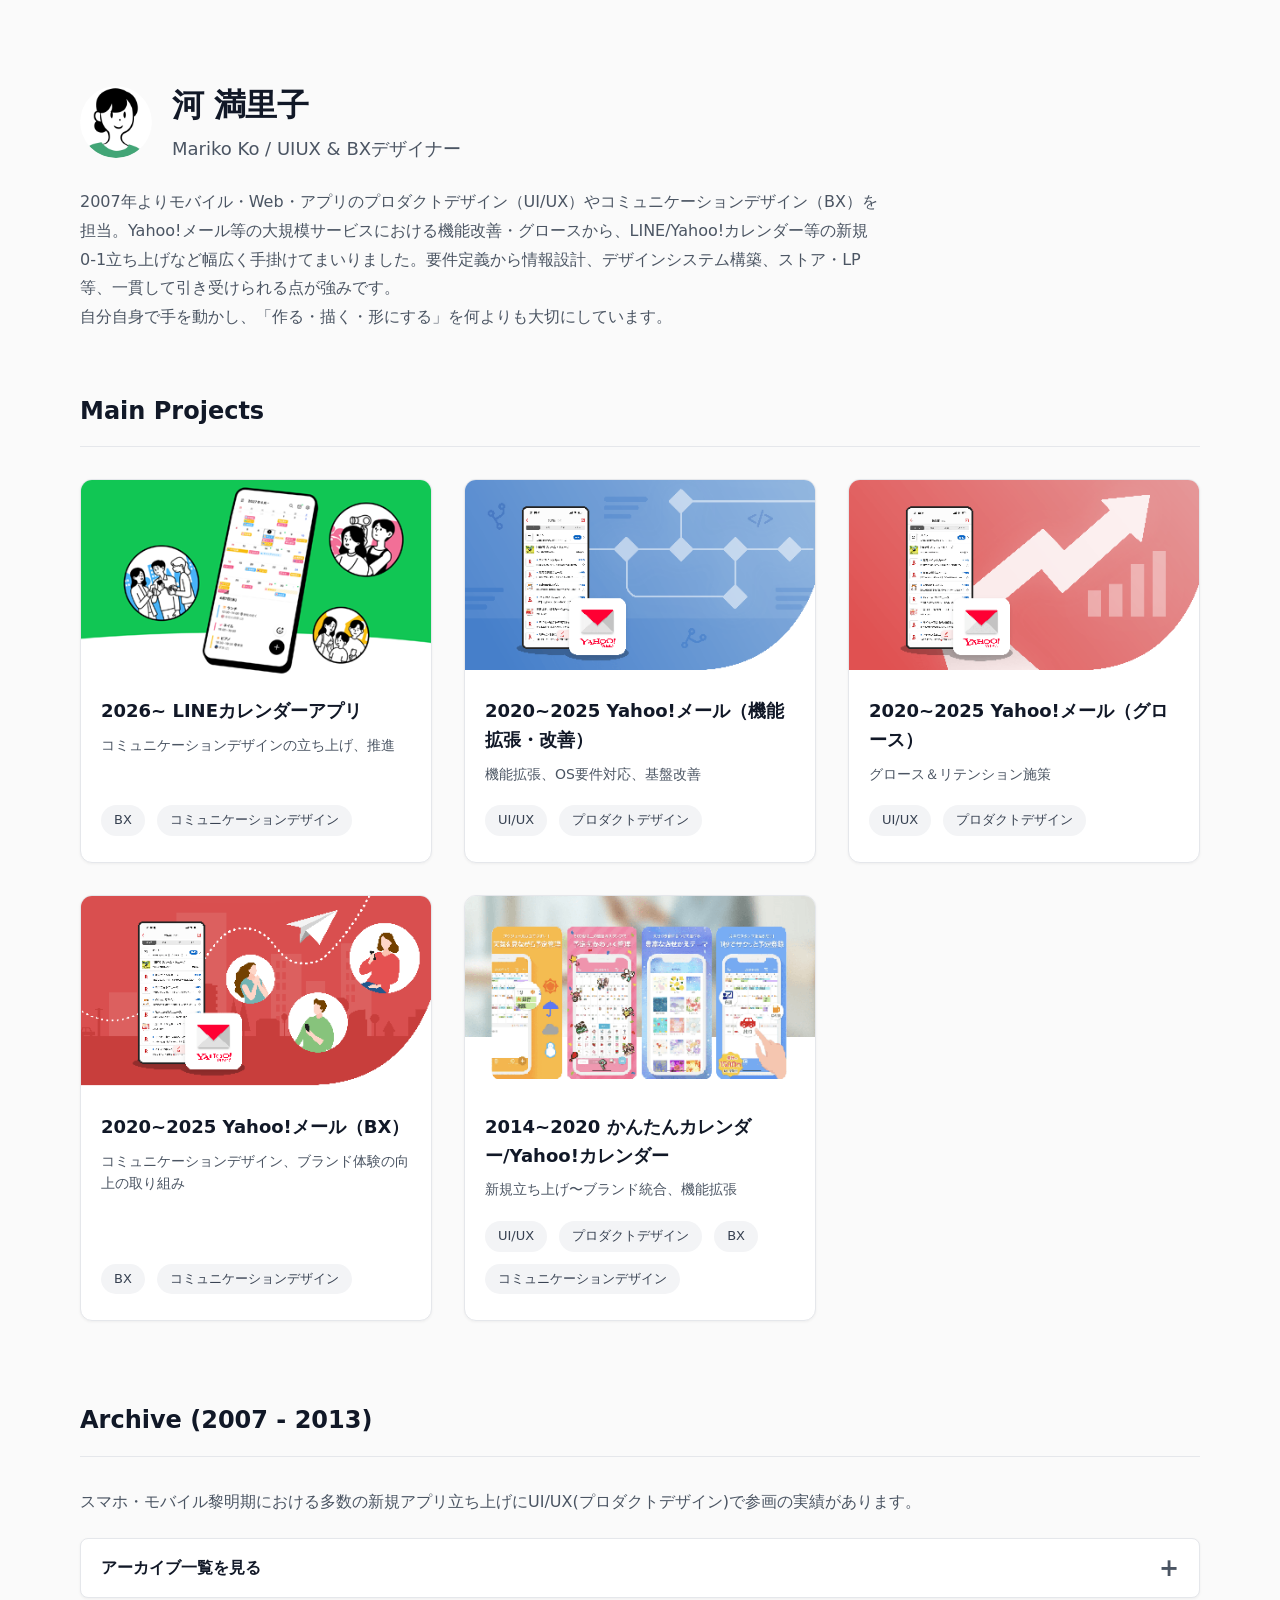
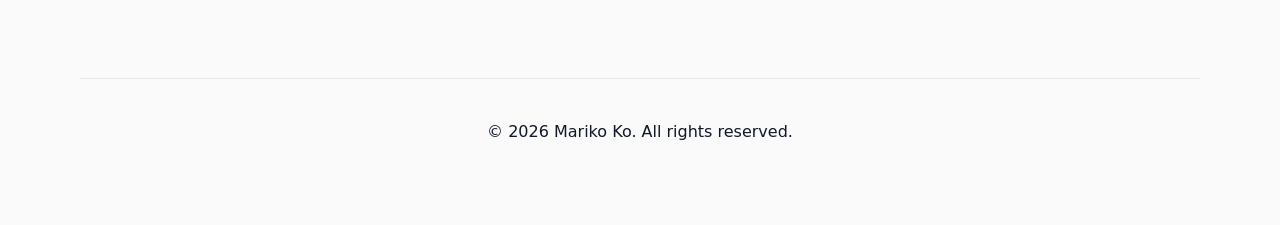
==== index.html @ 6d1407ed "Initial commit" ====
<!DOCTYPE html>
<html lang="ja">
<head>
  <meta charset="UTF-8">
  <meta name="viewport" content="width=device-width, initial-scale=1.0">
  <title>Portfolio - Mariko Kawa</title>
  <link rel="stylesheet" href="./css/style.css">
  <link rel="icon" href="./images/favicon.png" type="image/png">
</head>
<body>

  <div class="container">
    
    <!-- Header & About Me -->
    <header class="header">
      <div class="profile-intro">
        <img src="./images/favicon.png" alt="河 満里子" class="profile-icon">
        <div class="profile-intro-text">
          <h1 class="header-title">河 満里子</h1>
          <div class="header-subtitle">Mariko Ko / UIUX &amp; BXデザイナー</div>
        </div>
      </div>
      
      <p class="profile-text">
        2007年よりモバイル・Web・アプリのプロダクトデザイン（UI/UX）やコミュニケーションデザイン（BX）を担当。Yahoo!メール等の大規模サービスにおける機能改善・グロースから、LINE/Yahoo!カレンダー等の新規0-1立ち上げなど幅広く手掛けてまいりました。要件定義から情報設計、デザインシステム構築、ストア・LP等、一貫して引き受けられる点が強みです。<br>自分自身で手を動かし、「作る・描く・形にする」を何よりも大切にしています。
      </p>
    </header>

    <!-- Main Projects -->
    <main>
      <section>
        <h2 class="section-title">Main Projects</h2>
        <div class="projects-grid">
          
          <!-- Card 1 -->
          <article class="project-card">
            <a href="./projects/linecalapp-bx.html" class="project-card-link">
              <img src="./images/linecalapp-bx.png" alt="LINEカレンダーアプリ" class="project-image" onerror="this.src='data:image/svg+xml;utf8,<svg xmlns=\'http://www.w3.org/2000/svg\' width=\'100%\' height=\'100%\' style=\'background:%23E5E7EB\'></svg>'">
              <div class="project-content">
                <h3 class="project-title">2026~ LINEカレンダーアプリ</h3>
                <p class="project-subtitle">コミュニケーションデザインの立ち上げ、推進</p>
              </div>
            </a>
            <div class="project-tags">
              <a href="./skills.html?tag=BX" class="tag tag-link">BX</a>
              <a href="./skills.html?tag=%E3%82%B3%E3%83%9F%E3%83%A5%E3%83%8B%E3%82%B1%E3%83%BC%E3%82%B7%E3%83%A7%E3%83%B3%E3%83%87%E3%82%B6%E3%82%A4%E3%83%B3" class="tag tag-link">コミュニケーションデザイン</a>
            </div>
          </article>

          <!-- Card 2 -->
          <article class="project-card">
            <a href="./projects/ymail-uiux.html" class="project-card-link">
              <img src="./images/ymail-uiux.png" alt="Yahoo!メール（機能拡張・改善）" class="project-image" onerror="this.src='data:image/svg+xml;utf8,<svg xmlns=\'http://www.w3.org/2000/svg\' width=\'100%\' height=\'100%\' style=\'background:%23E5E7EB\'></svg>'">
              <div class="project-content">
                <h3 class="project-title">2020~2025 Yahoo!メール（機能拡張・改善）</h3>
                <p class="project-subtitle">機能拡張、OS要件対応、基盤改善</p>
              </div>
            </a>
            <div class="project-tags">
              <a href="./skills.html?tag=UI%2FUX" class="tag tag-link">UI/UX</a>
              <a href="./skills.html?tag=%E3%83%97%E3%83%AD%E3%83%80%E3%82%AF%E3%83%88%E3%83%87%E3%82%B6%E3%82%A4%E3%83%B3" class="tag tag-link">プロダクトデザイン</a>
            </div>
          </article>

          <!-- Card 3 -->
          <article class="project-card">
            <a href="./projects/ymail-growth.html" class="project-card-link">
              <img src="./images/ymail-growth.png" alt="Yahoo!メール（グロース）" class="project-image" onerror="this.src='data:image/svg+xml;utf8,<svg xmlns=\'http://www.w3.org/2000/svg\' width=\'100%\' height=\'100%\' style=\'background:%23E5E7EB\'></svg>'">
              <div class="project-content">
                <h3 class="project-title">2020~2025 Yahoo!メール（グロース）</h3>
                <p class="project-subtitle">グロース＆リテンション施策</p>
              </div>
            </a>
            <div class="project-tags">
              <a href="./skills.html?tag=UI%2FUX" class="tag tag-link">UI/UX</a>
              <a href="./skills.html?tag=%E3%83%97%E3%83%AD%E3%83%80%E3%82%AF%E3%83%88%E3%83%87%E3%82%B6%E3%82%A4%E3%83%B3" class="tag tag-link">プロダクトデザイン</a>
            </div>
          </article>

          <!-- Card 4 -->
          <article class="project-card">
            <a href="./projects/ymail-bx.html" class="project-card-link">
              <img src="./images/ymail-bx.png" alt="Yahoo!メール（BX）" class="project-image" onerror="this.src='data:image/svg+xml;utf8,<svg xmlns=\'http://www.w3.org/2000/svg\' width=\'100%\' height=\'100%\' style=\'background:%23E5E7EB\'></svg>'">
              <div class="project-content">
                <h3 class="project-title">2020~2025 Yahoo!メール（BX）</h3>
                <p class="project-subtitle">コミュニケーションデザイン、ブランド体験の向上の取り組み</p>
              </div>
            </a>
            <div class="project-tags">
              <a href="./skills.html?tag=BX" class="tag tag-link">BX</a>
              <a href="./skills.html?tag=%E3%82%B3%E3%83%9F%E3%83%A5%E3%83%8B%E3%82%B1%E3%83%BC%E3%82%B7%E3%83%A7%E3%83%B3%E3%83%87%E3%82%B6%E3%82%A4%E3%83%B3" class="tag tag-link">コミュニケーションデザイン</a>
            </div>
          </article>

          <!-- Card 5 -->
          <article class="project-card">
            <a href="./projects/ycalendar.html" class="project-card-link">
              <img src="./images/ycalendar.png" alt="かんたんカレンダー/Yahoo!カレンダー" class="project-image" onerror="this.src='data:image/svg+xml;utf8,<svg xmlns=\'http://www.w3.org/2000/svg\' width=\'100%\' height=\'100%\' style=\'background:%23E5E7EB\'></svg>'">
              <div class="project-content">
                <h3 class="project-title">2014~2020 かんたんカレンダー/Yahoo!カレンダー</h3>
                <p class="project-subtitle">新規立ち上げ〜ブランド統合、機能拡張</p>
              </div>
            </a>
            <div class="project-tags">
              <a href="./skills.html?tag=UI%2FUX" class="tag tag-link">UI/UX</a>
              <a href="./skills.html?tag=%E3%83%97%E3%83%AD%E3%83%80%E3%82%AF%E3%83%88%E3%83%87%E3%82%B6%E3%82%A4%E3%83%B3" class="tag tag-link">プロダクトデザイン</a>
              <a href="./skills.html?tag=BX" class="tag tag-link">BX</a>
              <a href="./skills.html?tag=%E3%82%B3%E3%83%9F%E3%83%A5%E3%83%8B%E3%82%B1%E3%83%BC%E3%82%B7%E3%83%A7%E3%83%B3%E3%83%87%E3%82%B6%E3%82%A4%E3%83%B3" class="tag tag-link">コミュニケーションデザイン</a>
            </div>
          </article>


        </div>
      </section>

      <!-- Archive -->
      <section class="archive-section">
        <h2 class="section-title">Archive (2007 - 2013)</h2>
        <p class="archive-description">スマホ・モバイル黎明期における多数の新規アプリ立ち上げにUI/UX(プロダクトデザイン)で参画の実績があります。
        </p>
        
        <details>
          <summary>アーカイブ一覧を見る</summary>
          <div class="archive-content">
            <div class="archive-category">モバイル・アプリ領域の0-1立ち上げ &amp; UI/UX設計</div>
            <ul class="archive-list">
              <li>Yahoo!ファイルマネージャー (2013): 新規立ち上げ　UI/UX(プロダクトデザイン)</li>
              <li>Yahoo!ブラウザー (2011): 新規立ち上げ　UI/UX(プロダクトデザイン)</li>
              <li>Yahoo!JAPANアプリ (2008~2010): 新規立ち上げ　UI/UX(プロダクトデザイン)</li>
              <li>Yahoo!デコレーション (2007): 新規立ち上げ　UI/UX(プロダクトデザイン)</li>
              <li>Yahoo!あんしんねっと (2011): リニューアル　UI/UX(プロダクトデザイン)</li>
              <li>Yahoo!マチモバ (2008): リニューアル　UI/UX(プロダクトデザイン)</li>
              <li>Yahoo!JAPANモバイル (2008): 機能拡張　UI/UX(プロダクトデザイン)</li>
            </ul>

            <div class="archive-category">ブランドグラフィック &amp; イラストディレクション (BX)</div>
            <ul class="archive-list">
              <li>Yahoo!ボックス (2011~2012): 新規立ち上げ　BX(コミュニケーションデザイン)・UIアイコンディレクション</li>
              <li>Yahoo!JAPANトップページ (2009): 機能拡張　BX(コミュニケーションデザイン)・マストヘッド装飾イラスト制作</li>
            </ul>
          </div>
        </details>
      </section>

      <!-- Contact -->
      <!-- <section class="contact-section">
        <h2 class="section-title">Contact</h2>
        <a href="mailto:marikoko518-recruit@yahoo.co.jp" class="contact-btn">
          marikoko518-recruit@yahoo.co.jp
        </a>
      </section> -->
    </main>

    <footer class="footer">
      <p>&copy; 2026 Mariko Ko. All rights reserved.</p>
    </footer>

  </div>
</body>
</html>
---- css/style.css ----
/* Reset & Base Styles */
:root {
  --bg-color: #FAFAFA;
  --primary-text: #111827;
  --secondary-text: #4B5563;
  --card-bg: #FFFFFF;
  --card-border: #E5E7EB;
  --tag-bg: #F3F4F6;
  --tag-text: #374151;
  --btn-bg: #111827;
  --btn-text: #FFFFFF;
}

* {
  box-sizing: border-box;
  margin: 0;
  padding: 0;
}

body {
  font-family: system-ui, -apple-system, "Helvetica Neue", "Hiragino Sans", "Yu Gothic UI", sans-serif;
  background-color: var(--bg-color);
  color: var(--primary-text);
  line-height: 1.6;
  -webkit-font-smoothing: antialiased;
}

a {
  text-decoration: none;
  color: inherit;
}

/* Layout container */
.container {
  max-width: 1200px;
  margin: 0 auto;
  padding: 40px 24px;
}

@media (min-width: 768px) {
  .container {
    padding: 80px 40px;
  }
}

/* Shared Utilities */
.tag, .badge {
  display: inline-block;
  background-color: var(--tag-bg);
  color: var(--tag-text);
  font-size: 0.8125rem;
  font-weight: 500;
  padding: 4px 12px;
  border-radius: 9999px;
  margin-right: 6px;
  margin-bottom: 6px;
  transition: all 0.15s ease;
}
.badge, .skill-tags .tag {
  font-size: 0.875rem;
  font-weight: 600;
}
.skill-tags .tag {
  margin-right: 0;
  margin-bottom: 0;
  font-weight: 500;
}

/* Interactive Tags (Links / Buttons) */
a.tag, button.tag, .tag-link {
  cursor: pointer;
  text-decoration: none;
  border: 1px solid transparent;
  background-color: var(--tag-bg);
  color: var(--tag-text);
  font-family: inherit;
}
a.tag:hover, button.tag:hover, .tag-link:hover {
  background-color: #E5E7EB;
  color: var(--primary-text);
  transform: translateY(-1px);
}
.tag.is-active {
  background-color: var(--primary-text) !important;
  color: #FFFFFF !important;
  font-weight: 600;
  box-shadow: 0 2px 6px rgba(0, 0, 0, 0.15);
}


.btn-primary, .contact-btn {
  display: inline-block;
  background-color: var(--btn-bg);
  color: var(--btn-text);
  padding: 12px 32px;
  border-radius: 8px;
  font-weight: 500;
  transition: background-color 0.2s ease;
}
.btn-primary:hover, .contact-btn:hover {
  background-color: #1F2937;
}

/* ---------------- Index Specific ---------------- */
.header { margin-bottom: 60px; }
.header-title { font-size: 2rem; font-weight: 700; letter-spacing: -0.02em; margin-bottom: 4px; }
.header-subtitle { font-size: 1.125rem; color: var(--secondary-text); margin-bottom: 0; }
.skill-tags { display: flex; flex-wrap: wrap; gap: 8px; margin-bottom: 24px; }
.profile-text { font-size: 1rem; color: var(--secondary-text); max-width: 800px; line-height: 1.8; }
.section-title { font-size: 1.5rem; font-weight: 600; margin-bottom: 32px; border-bottom: 1px solid var(--card-border); padding-bottom: 16px; }

/* Profile intro (icon + name) */
.profile-intro {
  display: flex;
  align-items: center;
  gap: 20px;
  margin-bottom: 24px;
}
.profile-icon {
  width: 72px;
  height: 72px;
  border-radius: 50%;
  object-fit: cover;
  flex-shrink: 0;
}
.profile-intro-text { display: flex; flex-direction: column; }

.projects-grid { display: grid; grid-template-columns: 1fr; gap: 32px; margin-bottom: 80px; }
@media (min-width: 768px) { .projects-grid { grid-template-columns: repeat(2, 1fr); } }
@media (min-width: 1024px) { .projects-grid { grid-template-columns: repeat(3, 1fr); } }

.project-card { background-color: var(--card-bg); border: 1px solid var(--card-border); border-radius: 12px; overflow: hidden; box-shadow: 0 1px 3px rgba(0,0,0,0.05); transition: transform 0.2s ease, box-shadow 0.2s ease; display: flex; flex-direction: column; height: 100%; position: relative; }
.project-card:hover { transform: translateY(-4px); box-shadow: 0 10px 15px -3px rgba(0,0,0,0.1), 0 4px 6px -2px rgba(0,0,0,0.05); }
.project-card-link { display: flex; flex-direction: column; flex-grow: 1; color: inherit; text-decoration: none; }
.project-image { width: 100%; aspect-ratio: 16 / 9; object-fit: cover; background-color: #E5E7EB; }
.project-content { padding: 20px 20px 12px; display: flex; flex-direction: column; flex-grow: 1; }
.project-title { font-size: 1.125rem; font-weight: 600; margin-bottom: 8px; }
.project-subtitle { font-size: 0.875rem; color: var(--secondary-text); margin-bottom: 8px; flex-grow: 1; }
.project-tags { display: flex; flex-wrap: wrap; gap: 6px; padding: 0 20px 20px; }


.archive-section { margin-bottom: 80px; }
.archive-description { font-size: 1rem; color: var(--secondary-text); margin-bottom: 24px; }
details { background-color: var(--card-bg); border: 1px solid var(--card-border); border-radius: 8px; padding: 16px 20px; box-shadow: 0 1px 3px rgba(0,0,0,0.05); }
summary { font-weight: 600; cursor: pointer; list-style: none; display: flex; align-items: center; justify-content: space-between; }
summary::-webkit-details-marker { display: none; }
summary::after { content: '+'; font-size: 1.5rem; color: var(--secondary-text); line-height: 1; }
details[open] summary::after { content: '−'; }
.archive-content { margin-top: 20px; padding-top: 20px; border-top: 1px solid var(--card-border); }
.archive-category { font-weight: 600; margin-bottom: 12px; margin-top: 24px; color: var(--primary-text); }
.archive-category:first-child { margin-top: 0; }
.archive-list { list-style: none; padding-left: 12px; color: var(--secondary-text); font-size: 0.95rem; }
.archive-list li { position: relative; margin-bottom: 8px; padding-left: 16px; }
.archive-list li::before { content: '•'; position: absolute; left: 0; color: #9CA3AF; }

.contact-section { margin-bottom: 60px; }

/* ---------------- Case Study Specific ---------------- */
.page-header { margin-bottom: 60px; }
.back-link { display: inline-flex; align-items: center; color: var(--secondary-text); font-size: 0.95rem; font-weight: 500; margin-bottom: 24px; transition: color 0.2s ease; }
.back-link:hover { color: var(--primary-text); }
.page-meta { margin-bottom: 12px; }
.page-title { font-size: 1.75rem; font-weight: 700; letter-spacing: -0.02em; }
@media (min-width: 768px) { .page-title { font-size: 2.25rem; } }

.case-study-content { display: flex; flex-direction: column; gap: 64px; }
.case-section { display: flex; flex-direction: column; gap: 32px; background: var(--card-bg); padding: 32px 24px; border-radius: 16px; border: 1px solid var(--card-border); box-shadow: 0 2px 8px rgba(0,0,0,0.02); }
@media (min-width: 768px) {
  .case-study-content { gap: 80px; }
  .case-section { flex-direction: row; padding: 48px; gap: 48px; }
  .case-text { flex: 0 0 55%; }
  .case-gallery { flex: 1; }
}

.case-text h2 { font-size: 1.5rem; font-weight: 600; margin-bottom: 16px; line-height: 1.4; }
.case-text .tags { display: flex; flex-wrap: wrap; gap: 6px; margin-bottom: 24px; }
.case-text h3 { font-size: 1.05rem; font-weight: 600; margin-top: 32px; margin-bottom: 12px; color: var(--primary-text); border-left: 3px solid var(--primary-text); padding-left: 12px; }
.case-text h3:first-of-type { margin-top: 0; }
.case-text p, .case-text ul { color: var(--secondary-text); font-size: 0.95rem; line-height: 1.8; }
.case-text ul { padding-left: 20px; }
.case-text li { margin-bottom: 12px; }
.case-text li strong { color: var(--primary-text); }

/* Bento Grid */
.bento-grid {
  display: grid;
  grid-template-columns: repeat(2, 1fr);
  gap: 8px;
  grid-auto-flow: dense;
  margin-bottom: 12px;
}
.bento-img {
  width: 100%;
  height: 100%;
  object-fit: cover;
  object-position: top;   /* ★切り抜きの基準を「上」にする */
  background-color: #E5E7EB; /* Placeholder fallback */
  border-radius: 8px;
  border: 1px solid var(--card-border);
  transition: transform 0.2s ease, box-shadow 0.2s ease;
}
.bento-img:hover {
  transform: scale(1.01);
  box-shadow: 0 4px 12px rgba(0,0,0,0.1);
  z-index: 10;
  position: relative;
}

/* 1 Image configuration */
.bento-grid[data-count="1"] .bento-img {
  grid-column: span 2;
  aspect-ratio: 16/10;
}

/* 2 Images configuration (horizontal squares) */
.bento-grid[data-count="2"] .bento-img {
  aspect-ratio: 1/1;
}

/* 3 Images configuration */
.bento-grid[data-count="3"] .bento-img:first-child {
  grid-column: span 2;
  aspect-ratio: 16/9;
}
.bento-grid[data-count="3"] .bento-img:not(:first-child) {
  aspect-ratio: 1/1;
}

/* 4 Images configuration */
.bento-grid[data-count="4"] .bento-img {
  aspect-ratio: 1/1;
}

/* 6 Images configuration */
.bento-grid[data-count="6"] .bento-img:nth-child(1),
.bento-grid[data-count="6"] .bento-img:nth-child(4) {
  grid-column: span 2;
  aspect-ratio: 21/9;
}
.bento-grid[data-count="6"] .bento-img:not(:nth-child(1)):not(:nth-child(4)) {
  aspect-ratio: 1/1;
}

.gallery-caption {
  font-size: 12px;
  color: #6B7280;
  line-height: 1.5;
}

/* Common Footer */
.page-footer, .footer {
  margin-top: 80px;
  padding-top: 40px;
  border-top: 1px solid var(--card-border);
  text-align: center;
}

/* ==========================================================================
   Lightbox Modal
   ========================================================================== */
/* 機密保持のためにモーダルを無効化する場合は、bodyの data-modal-enabled を "false" に変更してください */
body[data-modal-enabled="true"] .bento-img {
  cursor: zoom-in;
}

body[data-modal-enabled="false"] .bento-img {
  cursor: default;
}

/* Modal Overlay */
.lightbox-modal {
  position: fixed;
  top: 0;
  left: 0;
  width: 100vw;
  height: 100vh;
  box-sizing: border-box;
  padding: 64px 24px 48px;
  background-color: rgba(17, 24, 39, 0.88);
  backdrop-filter: blur(8px);
  -webkit-backdrop-filter: blur(8px);
  z-index: 9999;
  display: flex;
  flex-direction: column;
  align-items: center;
  justify-content: flex-start;
  overflow-y: auto;
  overflow-x: hidden;
  -webkit-overflow-scrolling: touch;
  scrollbar-width: thin;
  scrollbar-color: rgba(255, 255, 255, 0.3) transparent;
  opacity: 0;
  visibility: hidden;
  transition: opacity 0.3s ease, visibility 0.3s ease;
}

.lightbox-modal::-webkit-scrollbar {
  width: 8px;
}

.lightbox-modal::-webkit-scrollbar-track {
  background: transparent;
}

.lightbox-modal::-webkit-scrollbar-thumb {
  background-color: rgba(255, 255, 255, 0.3);
  border-radius: 4px;
}

.lightbox-modal::-webkit-scrollbar-thumb:hover {
  background-color: rgba(255, 255, 255, 0.5);
}

.lightbox-modal.is-open {
  opacity: 1;
  visibility: visible;
}

/* Modal Content */
.lightbox-content {
  position: relative;
  display: flex;
  flex-direction: column;
  align-items: center;
  margin: auto 0;
  max-width: 100%;
}

.lightbox-img {
  width: auto;
  max-width: min(860px, 90vw);
  height: auto;
  display: block;
  border-radius: 6px;
  box-shadow: 0 8px 32px rgba(0, 0, 0, 0.35);
}

/* Caption */
.lightbox-caption {
  color: #FFFFFF;
  margin-top: 16px;
  font-size: 0.95rem;
  line-height: 1.5;
  text-align: center;
  max-width: min(860px, 90vw);
}

/* Controls */
.lightbox-close {
  position: fixed;
  top: 20px;
  right: 24px;
  background: rgba(0, 0, 0, 0.45);
  border: 1px solid rgba(255, 255, 255, 0.2);
  color: #FFFFFF;
  font-size: 2rem;
  width: 44px;
  height: 44px;
  border-radius: 50%;
  cursor: pointer;
  line-height: 1;
  display: flex;
  justify-content: center;
  align-items: center;
  z-index: 10001;
  transition: background 0.2s, transform 0.15s;
}

.lightbox-close:hover {
  background: rgba(0, 0, 0, 0.75);
  transform: scale(1.05);
}

.lightbox-prev, .lightbox-next {
  position: fixed;
  top: 50%;
  transform: translateY(-50%);
  background: rgba(0, 0, 0, 0.45);
  border: 1px solid rgba(255, 255, 255, 0.2);
  color: #FFFFFF;
  font-size: 1.5rem;
  width: 48px;
  height: 48px;
  cursor: pointer;
  border-radius: 50%;
  transition: background 0.2s, transform 0.15s;
  display: flex;
  justify-content: center;
  align-items: center;
  z-index: 10001;
}

.lightbox-prev:hover, .lightbox-next:hover {
  background: rgba(0, 0, 0, 0.75);
  transform: translateY(-50%) scale(1.05);
}

.lightbox-prev {
  left: 24px;
}

.lightbox-next {
  right: 24px;
}

@media (max-width: 768px) {
  .lightbox-modal {
    padding: 56px 12px 36px;
  }
  .lightbox-img {
    max-width: 94vw;
  }
  .lightbox-caption {
    max-width: 94vw;
    font-size: 0.85rem;
    margin-top: 12px;
  }
  .lightbox-prev, .lightbox-next {
    width: 40px;
    height: 40px;
    font-size: 1.2rem;
    background: rgba(0, 0, 0, 0.6);
  }
  .lightbox-prev { left: 10px; }
  .lightbox-next { right: 10px; }
  .lightbox-close {
    top: 12px;
    right: 12px;
    width: 38px;
    height: 38px;
    font-size: 1.6rem;
    background: rgba(0, 0, 0, 0.6);
  }
}

/* ==========================================================================
   Skill Filter & Search Mode Specific
   ========================================================================== */
.skills-filter-section {
  position: sticky;
  top: 0;
  z-index: 100;
  background-color: rgba(250, 250, 250, 0.96);
  backdrop-filter: blur(10px);
  -webkit-backdrop-filter: blur(10px);
  padding: 16px 0 20px;
  margin-bottom: 40px;
  border-bottom: 1px solid var(--card-border);
}

.skills-filter-header {
  display: flex;
  justify-content: space-between;
  align-items: center;
  margin-bottom: 12px;
  flex-wrap: wrap;
  gap: 8px;
}

.skills-filter-title {
  font-size: 0.85rem;
  font-weight: 600;
  color: var(--secondary-text);
  letter-spacing: 0.03em;
}

.skills-result-count {
  font-size: 0.875rem;
  color: var(--secondary-text);
  font-weight: 500;
}

.skills-result-count strong {
  color: var(--primary-text);
}

.skills-filter-list {
  display: flex;
  flex-wrap: wrap;
  gap: 8px;
  max-height: 200px;
  overflow-y: auto;
  padding: 4px 2px;
}

.skills-filter-list::-webkit-scrollbar {
  width: 4px;
}
.skills-filter-list::-webkit-scrollbar-thumb {
  background-color: #D1D5DB;
  border-radius: 4px;
}

.skills-filter-btn {
  border: 1px solid var(--card-border);
  background-color: var(--card-bg);
  color: var(--tag-text);
  font-size: 0.8125rem;
  font-weight: 500;
  padding: 6px 14px;
  border-radius: 9999px;
  cursor: pointer;
  transition: all 0.15s ease;
  white-space: nowrap;
  font-family: inherit;
}

.skills-filter-btn:hover {
  background-color: #E5E7EB;
  color: var(--primary-text);
  transform: translateY(-1px);
}

.skills-filter-btn.is-active {
  background-color: var(--primary-text) !important;
  color: #FFFFFF !important;
  border-color: var(--primary-text) !important;
  font-weight: 600;
  box-shadow: 0 2px 6px rgba(0, 0, 0, 0.15);
}

/* 親プロジェクト文脈ヘッダー（skills.html限定） */
.card-context-header {
  display: flex;
  justify-content: flex-end;
  margin-bottom: 16px;
  padding-bottom: 12px;
  border-bottom: 1px dashed var(--card-border);
}

.project-context-link {
  display: inline-flex;
  align-items: center;
  gap: 4px;
  font-size: 0.875rem;
  font-weight: 500;
  color: var(--secondary-text);
  transition: color 0.15s ease, transform 0.15s ease;
}

.project-context-link:hover {
  color: var(--primary-text);
}

.project-context-link .arrow {
  font-size: 0.95em;
  transition: transform 0.15s ease;
}

.project-context-link:hover .arrow {
  transform: translate(2px, -2px);
}

/* カード非表示状態 */
.case-section.is-hidden {
  display: none !important;
}

/* 該当カードなしメッセージ */
.skills-empty-state {
  display: none;
  text-align: center;
  padding: 80px 24px;
  color: var(--secondary-text);
  background: var(--card-bg);
  border-radius: 16px;
  border: 1px dashed var(--card-border);
}
.skills-empty-state.is-visible {
  display: block;
}
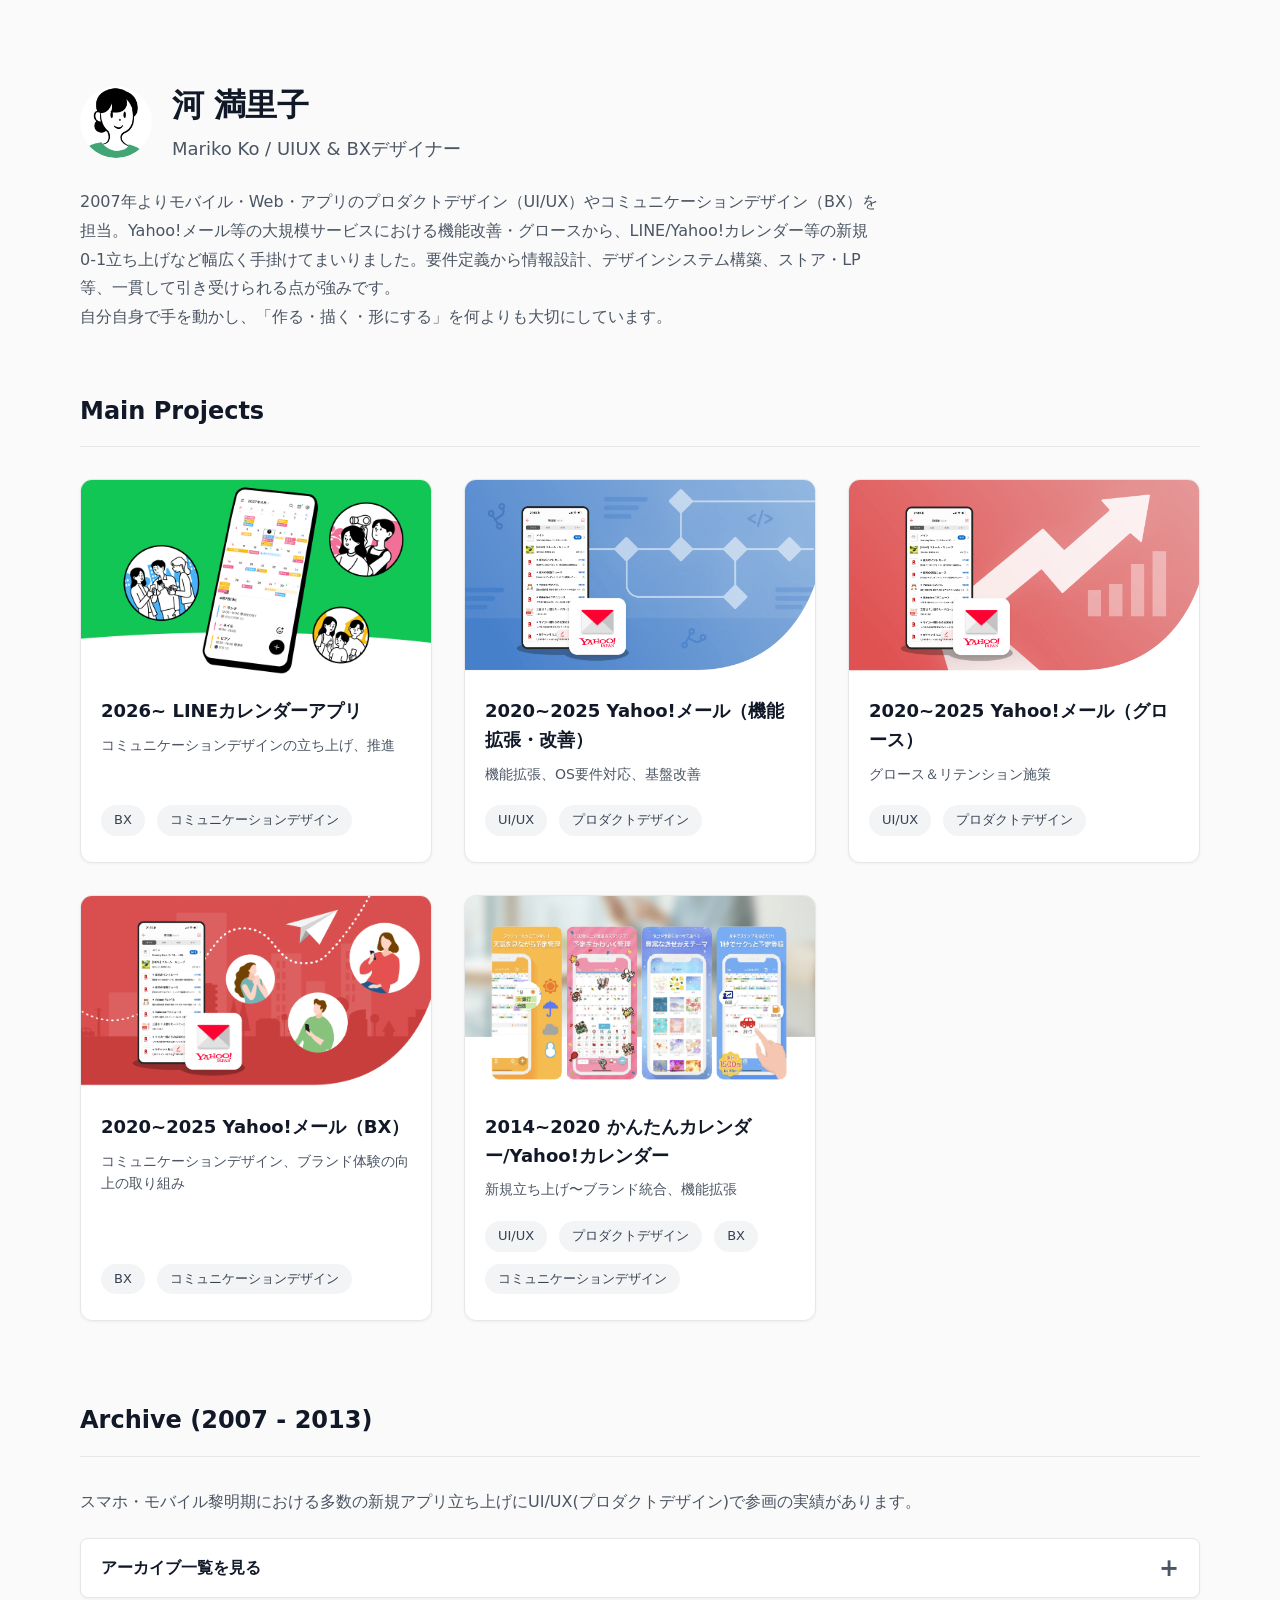
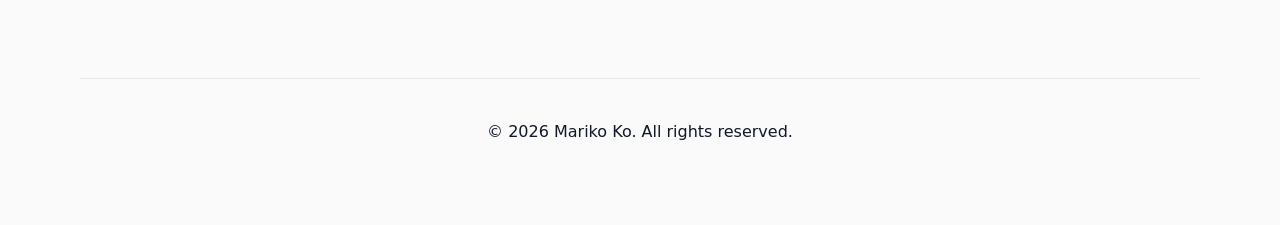
==== commit d8f6823c: "サイトの更新" ====
--- a/index.html
+++ b/index.html
@@ -3,7 +3,7 @@
 <head>
   <meta charset="UTF-8">
   <meta name="viewport" content="width=device-width, initial-scale=1.0">
-  <title>Portfolio - Mariko Kawa</title>
+  <title>Portfolio - Mariko Ko</title>
   <link rel="stylesheet" href="./css/style.css">
   <link rel="icon" href="./images/favicon.png" type="image/png">
 </head>
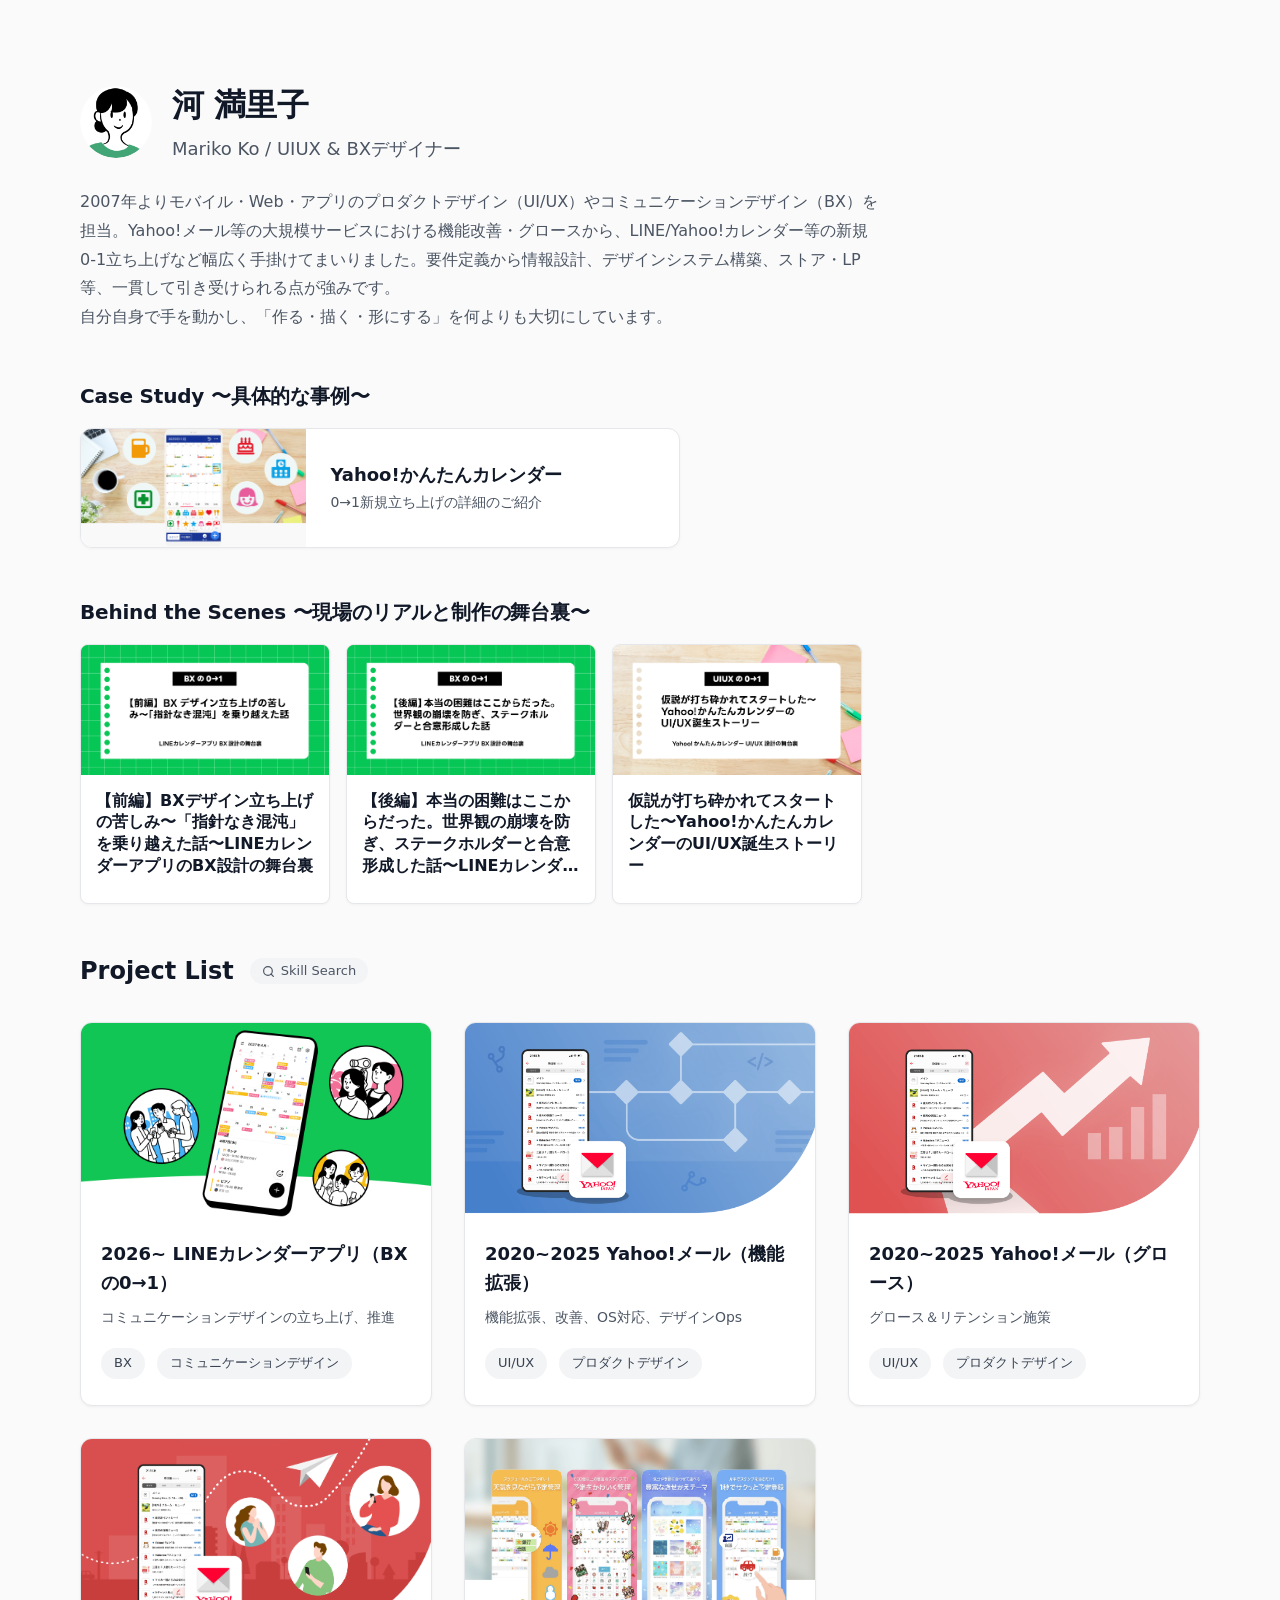
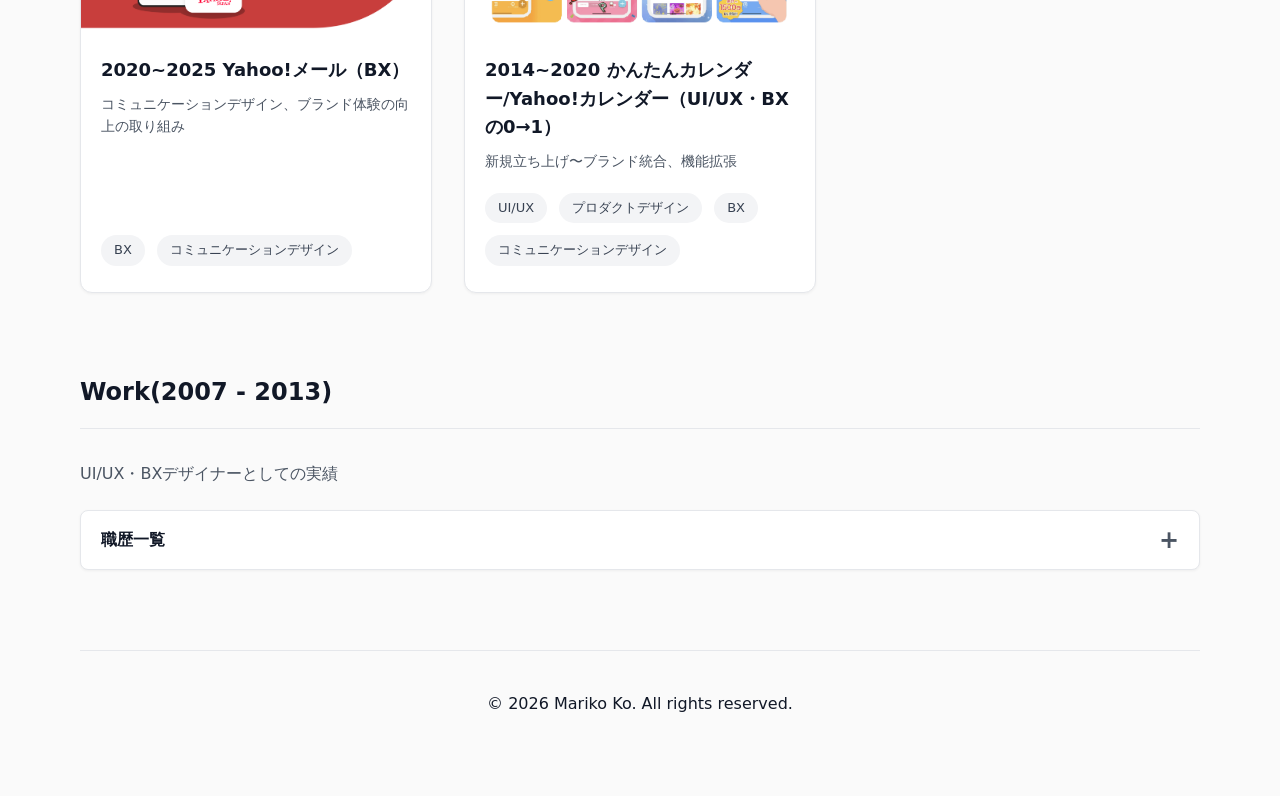
==== commit 2ac0b262: "記事やサイト内の導線改善" ====
--- a/index.html
+++ b/index.html
@@ -26,10 +26,65 @@
       </p>
     </header>
 
-    <!-- Main Projects -->
+    <!-- Projects -->
     <main>
+      <!-- Case Study -->
+      <section class="home-feature-section">
+        <h2 class="home-feature-title">Case Study 〜具体的な事例〜</h2>
+        <a href="./projects/detail/ykantancalendar.html" class="case-study-banner">
+          <div class="case-study-banner-thumb">
+            <img src="./images/ykantancalendar/ykantancalendar_mainimage.png" alt="Yahoo!かんたんカレンダー" class="case-study-banner-img" onerror="this.src='data:image/svg+xml;utf8,<svg xmlns=\'http://www.w3.org/2000/svg\' width=\'100%\' height=\'100%\' style=\'background:%23E5E7EB\'></svg>'">
+          </div>
+          <div class="case-study-banner-content">
+            <h3 class="case-study-banner-title">Yahoo!かんたんカレンダー</h3>
+            <p class="case-study-banner-subtitle">0→1新規立ち上げの詳細のご紹介</p>
+          </div>
+        </a>
+      </section>
+
+      <!-- Behind the Scenes -->
+      <section class="home-feature-section">
+        <h2 class="home-feature-title">Behind the Scenes 〜現場のリアルと制作の舞台裏〜</h2>
+        <div class="story-cards-grid">
+          <a href="./projects/detail/story_linecalapp-bx-1.html" class="story-card">
+            <div class="story-card-thumb">
+              <img src="./images/story/story_linecalapp-bx-1_poster01.png" alt="LINEカレンダーアプリのBX設計の舞台裏" class="story-card-img">
+            </div>
+            <div class="story-card-content">
+              <h3 class="story-card-title">【前編】BXデザイン立ち上げの苦しみ〜「指針なき混沌」を乗り越えた話〜LINEカレンダーアプリのBX設計の舞台裏</h3>
+            </div>
+          </a>
+          <a href="./projects/detail/story_linecalapp-bx-2.html" class="story-card">
+            <div class="story-card-thumb">
+              <img src="./images/story/story_linecalapp-bx-1_poster02.png" alt="LINEカレンダーアプリのBX設計の舞台裏" class="story-card-img">
+            </div>
+            <div class="story-card-content">
+              <h3 class="story-card-title">【後編】本当の困難はここからだった。世界観の崩壊を防ぎ、ステークホルダーと合意形成した話〜LINEカレンダーアプリのBX設計の舞台裏〜</h3>
+            </div>
+          </a>
+                    <a href="./projects/detail/story_ykantancalendar-uiux.html" class="story-card">
+            <div class="story-card-thumb">
+              <img src="./images/story/story_ykantancalendar-uiux_poster.png" alt="Yahoo!かんたんカレンダーのUI/UX誕生ストーリー" class="story-card-img">
+            </div>
+            <div class="story-card-content">
+              <h3 class="story-card-title">仮説が打ち砕かれてスタートした〜Yahoo!かんたんカレンダーのUI/UX誕生ストーリー</h3>
+            </div>
+          </a>
+        </div>
+      </section>
+
+      <!-- Project List -->
       <section>
-        <h2 class="section-title">Main Projects</h2>
+        <div class="section-header">
+          <h2 class="section-title">Project List</h2>
+          <a href="./skills.html" class="skill-search-btn">
+            <svg class="search-icon" width="13" height="13" viewBox="0 0 24 24" fill="none" stroke="currentColor" stroke-width="2.2" stroke-linecap="round" stroke-linejoin="round" aria-hidden="true">
+              <circle cx="11" cy="11" r="8"></circle>
+              <line x1="21" y1="21" x2="16.65" y2="16.65"></line>
+            </svg>
+            <span>Skill Search</span>
+          </a>
+        </div>
         <div class="projects-grid">
           
           <!-- Card 1 -->
@@ -37,7 +92,7 @@
             <a href="./projects/linecalapp-bx.html" class="project-card-link">
               <img src="./images/linecalapp-bx.png" alt="LINEカレンダーアプリ" class="project-image" onerror="this.src='data:image/svg+xml;utf8,<svg xmlns=\'http://www.w3.org/2000/svg\' width=\'100%\' height=\'100%\' style=\'background:%23E5E7EB\'></svg>'">
               <div class="project-content">
-                <h3 class="project-title">2026~ LINEカレンダーアプリ</h3>
+                <h3 class="project-title">2026~ LINEカレンダーアプリ（BXの0→1）</h3>
                 <p class="project-subtitle">コミュニケーションデザインの立ち上げ、推進</p>
               </div>
             </a>
@@ -52,8 +107,8 @@
             <a href="./projects/ymail-uiux.html" class="project-card-link">
               <img src="./images/ymail-uiux.png" alt="Yahoo!メール（機能拡張・改善）" class="project-image" onerror="this.src='data:image/svg+xml;utf8,<svg xmlns=\'http://www.w3.org/2000/svg\' width=\'100%\' height=\'100%\' style=\'background:%23E5E7EB\'></svg>'">
               <div class="project-content">
-                <h3 class="project-title">2020~2025 Yahoo!メール（機能拡張・改善）</h3>
-                <p class="project-subtitle">機能拡張、OS要件対応、基盤改善</p>
+                <h3 class="project-title">2020~2025 Yahoo!メール（機能拡張）</h3>
+                <p class="project-subtitle">機能拡張、改善、OS対応、デザインOps</p>
               </div>
             </a>
             <div class="project-tags">
@@ -97,7 +152,7 @@
             <a href="./projects/ycalendar.html" class="project-card-link">
               <img src="./images/ycalendar.png" alt="かんたんカレンダー/Yahoo!カレンダー" class="project-image" onerror="this.src='data:image/svg+xml;utf8,<svg xmlns=\'http://www.w3.org/2000/svg\' width=\'100%\' height=\'100%\' style=\'background:%23E5E7EB\'></svg>'">
               <div class="project-content">
-                <h3 class="project-title">2014~2020 かんたんカレンダー/Yahoo!カレンダー</h3>
+                <h3 class="project-title">2014~2020 かんたんカレンダー/Yahoo!カレンダー（UI/UX・BXの0→1）</h3>
                 <p class="project-subtitle">新規立ち上げ〜ブランド統合、機能拡張</p>
               </div>
             </a>
@@ -115,12 +170,12 @@
 
       <!-- Archive -->
       <section class="archive-section">
-        <h2 class="section-title">Archive (2007 - 2013)</h2>
-        <p class="archive-description">スマホ・モバイル黎明期における多数の新規アプリ立ち上げにUI/UX(プロダクトデザイン)で参画の実績があります。
+        <h2 class="section-title">Work(2007 - 2013)</h2>
+        <p class="archive-description">UI/UX・BXデザイナーとしての実績
         </p>
         
         <details>
-          <summary>アーカイブ一覧を見る</summary>
+          <summary>職歴一覧</summary>
           <div class="archive-content">
             <div class="archive-category">モバイル・アプリ領域の0-1立ち上げ &amp; UI/UX設計</div>
             <ul class="archive-list">
--- a/css/style.css
+++ b/css/style.css
@@ -15,6 +15,10 @@
   box-sizing: border-box;
   margin: 0;
   padding: 0;
+}
+
+html {
+  scroll-behavior: smooth;
 }
 
 body {
@@ -102,14 +106,49 @@
 }
 
 /* ---------------- Index Specific ---------------- */
-.header { margin-bottom: 60px; }
+.header { margin-bottom: 48px; }
 .header-title { font-size: 2rem; font-weight: 700; letter-spacing: -0.02em; margin-bottom: 4px; }
 .header-subtitle { font-size: 1.125rem; color: var(--secondary-text); margin-bottom: 0; }
 .skill-tags { display: flex; flex-wrap: wrap; gap: 8px; margin-bottom: 24px; }
 .profile-text { font-size: 1rem; color: var(--secondary-text); max-width: 800px; line-height: 1.8; }
 .section-title { font-size: 1.5rem; font-weight: 600; margin-bottom: 32px; border-bottom: 1px solid var(--card-border); padding-bottom: 16px; }
-
-/* Profile intro (icon + name) */
+.section-header {
+  display: flex;
+  align-items: center;
+  gap: 16px;
+  margin-bottom: 32px;
+}
+.section-header .section-title {
+  margin-bottom: 0;
+  padding-bottom: 0;
+  border-bottom: none;
+}
+.skill-search-btn {
+  display: inline-flex;
+  align-items: center;
+  gap: 6px;
+  background-color: var(--tag-bg);
+  color: var(--secondary-text);
+  font-size: 0.8125rem;
+  font-weight: 500;
+  padding: 4px 12px;
+  border-radius: 9999px;
+  text-decoration: none;
+  transition: all 0.15s ease;
+  line-height: 1.4;
+  vertical-align: middle;
+}
+.skill-search-btn:hover {
+  background-color: #E5E7EB;
+  color: var(--primary-text);
+  transform: translateY(-1px);
+}
+.skill-search-btn .search-icon {
+  width: 13px;
+  height: 13px;
+  stroke: currentColor;
+  flex-shrink: 0;
+}
 .profile-intro {
   display: flex;
   align-items: center;
@@ -124,6 +163,171 @@
   flex-shrink: 0;
 }
 .profile-intro-text { display: flex; flex-direction: column; }
+
+/* ---------------- Home Featured Sections ---------------- */
+.home-feature-section {
+  margin-bottom: 48px;
+}
+
+.home-feature-title {
+  font-size: 1.25rem;
+  font-weight: 700;
+  margin-bottom: 16px;
+  color: var(--primary-text);
+  letter-spacing: -0.01em;
+}
+
+/* Case Study Banner */
+.case-study-banner {
+  display: flex;
+  align-items: center;
+  height: 120px;
+  max-width: 600px;
+  background-color: var(--card-bg);
+  border: 1px solid var(--card-border);
+  border-radius: 12px;
+  overflow: hidden;
+  box-shadow: 0 1px 3px rgba(0, 0, 0, 0.04);
+  text-decoration: none;
+  color: inherit;
+  transition: transform 0.2s ease, box-shadow 0.2s ease;
+}
+
+.case-study-banner:hover {
+  transform: translateY(-2px);
+  box-shadow: 0 8px 16px -2px rgba(0, 0, 0, 0.08);
+}
+
+.case-study-banner-thumb {
+  height: 100%;
+  aspect-ratio: 1.91 / 1;
+  flex-shrink: 0;
+  background-color: #f9f9f9;
+  overflow: hidden;
+}
+
+.case-study-banner-img {
+  width: 100%;
+  height: 100%;
+  object-fit: cover;
+  display: block;
+}
+
+.case-study-banner-content {
+  padding: 12px 24px;
+  display: flex;
+  flex-direction: column;
+  justify-content: center;
+  gap: 6px;
+  overflow: hidden;
+}
+
+.case-study-banner-title {
+  font-size: 1.125rem;
+  font-weight: 700;
+  color: var(--primary-text);
+  line-height: 1.3;
+  margin: 0;
+}
+
+.case-study-banner-subtitle {
+  font-size: 0.875rem;
+  color: var(--secondary-text);
+  line-height: 1.4;
+  margin: 0;
+}
+
+@media (max-width: 480px) {
+  .case-study-banner {
+    height: 100px;
+  }
+  .case-study-banner-content {
+    padding: 8px 14px;
+    gap: 4px;
+  }
+  .case-study-banner-title {
+    font-size: 0.95rem;
+  }
+  .case-study-banner-subtitle {
+    font-size: 0.75rem;
+  }
+}
+
+/* Behind the Scenes Cards */
+.story-cards-grid {
+  display: flex;
+  flex-wrap: wrap;
+  gap: 16px;
+}
+
+.story-card {
+  display: flex;
+  flex-direction: column;
+  width: 250px;
+  height: 260px;
+  background-color: var(--card-bg);
+  border: 1px solid var(--card-border);
+  border-radius: 8px;
+  overflow: hidden;
+  box-shadow: 0 1px 3px rgba(0, 0, 0, 0.04);
+  text-decoration: none;
+  color: inherit;
+  transition: transform 0.2s ease, box-shadow 0.2s ease;
+  flex-shrink: 0;
+}
+
+.story-card:hover {
+  transform: translateY(-2px);
+  box-shadow: 0 8px 16px -2px rgba(0, 0, 0, 0.08);
+}
+
+.story-card-thumb {
+  width: 100%;
+  aspect-ratio: 1.91 / 1;
+  background-color: #5BC362;
+  overflow: hidden;
+  flex-shrink: 0;
+}
+
+.story-card-img {
+  width: 100%;
+  height: 100%;
+  object-fit: cover;
+  display: block;
+}
+
+.story-card-content {
+  padding: 15px;
+  flex: 1;
+  display: flex;
+  align-items: flex-start;
+  overflow: hidden;
+}
+
+.story-card-title {
+  font-size: 1rem;
+  font-weight: 700;
+  line-height: 1.35;
+  color: var(--primary-text);
+  margin: 0;
+  display: -webkit-box;
+  -webkit-line-clamp: 4;
+  -webkit-box-orient: vertical;
+  overflow: hidden;
+}
+
+@media (max-width: 480px) {
+.story-card {
+  width: 152px;
+  height: 180px;
+}
+.story-card-content {
+  padding: 10px;
+}
+.story-card-title {
+  font-size: 0.7875rem;
+}
+}
 
 .projects-grid { display: grid; grid-template-columns: 1fr; gap: 32px; margin-bottom: 80px; }
 @media (min-width: 768px) { .projects-grid { grid-template-columns: repeat(2, 1fr); } }
@@ -160,11 +364,71 @@
 .back-link { display: inline-flex; align-items: center; color: var(--secondary-text); font-size: 0.95rem; font-weight: 500; margin-bottom: 24px; transition: color 0.2s ease; }
 .back-link:hover { color: var(--primary-text); }
 .page-meta { margin-bottom: 12px; }
-.page-title { font-size: 1.75rem; font-weight: 700; letter-spacing: -0.02em; }
+.page-title { font-size: 1.75rem; font-weight: 700; letter-spacing: -0.02em; margin-bottom: 10px;}
 @media (min-width: 768px) { .page-title { font-size: 2.25rem; } }
 
+/* Page Table of Contents (ショートカットリンク一覧) */
+.page-toc {
+  margin-top: 24px;
+}
+.page-toc-list {
+  list-style: none;
+  padding: 0;
+  margin: 0;
+  display: flex;
+  flex-direction: column;
+  gap: 4px;
+}
+.page-toc-item {
+  margin: 0;
+}
+.page-toc-link {
+  display: inline-flex;
+  align-items: center;
+  gap: 8px;
+  color: var(--secondary-text);
+  font-size: 0.875rem;
+  line-height: 1.5;
+  padding: 4px 8px;
+  margin-left: -8px;
+  border-radius: 4px;
+  text-decoration: none;
+  transition: background-color 0.15s ease, color 0.15s ease;
+}
+.page-toc-link::before {
+  content: "";
+  display: inline-block;
+  width: 4px;
+  height: 4px;
+  background-color: #9CA3AF;
+  flex-shrink: 0;
+  transition: background-color 0.15s ease;
+}
+.page-toc-link:hover,
+.page-toc-link:focus,
+.page-toc-link:focus-visible {
+  background-color: var(--tag-bg);
+  color: var(--primary-text);
+  outline: none;
+}
+.page-toc-link:hover::before,
+.page-toc-link:focus::before,
+.page-toc-link:focus-visible::before {
+  background-color: var(--primary-text);
+}
+
 .case-study-content { display: flex; flex-direction: column; gap: 64px; }
-.case-section { display: flex; flex-direction: column; gap: 32px; background: var(--card-bg); padding: 32px 24px; border-radius: 16px; border: 1px solid var(--card-border); box-shadow: 0 2px 8px rgba(0,0,0,0.02); }
+.case-section {
+  display: flex;
+  flex-direction: column;
+  gap: 32px;
+  background: var(--card-bg);
+  padding: 32px 24px;
+  border-radius: 16px;
+  border: 1px solid var(--card-border);
+  box-shadow: 0 2px 8px rgba(0,0,0,0.02);
+  scroll-margin-top: 100px;
+}
 @media (min-width: 768px) {
   .case-study-content { gap: 80px; }
   .case-section { flex-direction: row; padding: 48px; gap: 48px; }
@@ -570,3 +834,41 @@
   display: block;
 }
 
+
+/* Sticky Header */
+.sticky-header {
+  position: fixed;
+  top: 0;
+  left: 0;
+  right: 0;
+  z-index: 50;
+  background-color: rgba(255, 255, 255, 0.9);
+  backdrop-filter: blur(8px);
+  -webkit-backdrop-filter: blur(8px);
+  border-bottom: 1px solid var(--card-border);
+}
+
+.sticky-header-inner {
+  max-width: 1200px;
+  margin: 0 auto;
+  padding: 24px;
+}
+
+@media (min-width: 768px) {
+  .sticky-header-inner {
+    padding: 24px 40px;
+  }
+}
+
+.sticky-header .back-link {
+  margin-bottom: 0;
+}
+
+body.has-sticky-header .container {
+  padding-top: 100px;
+}
+@media (min-width: 768px) {
+  body.has-sticky-header .container {
+    padding-top: 120px;
+  }
+}
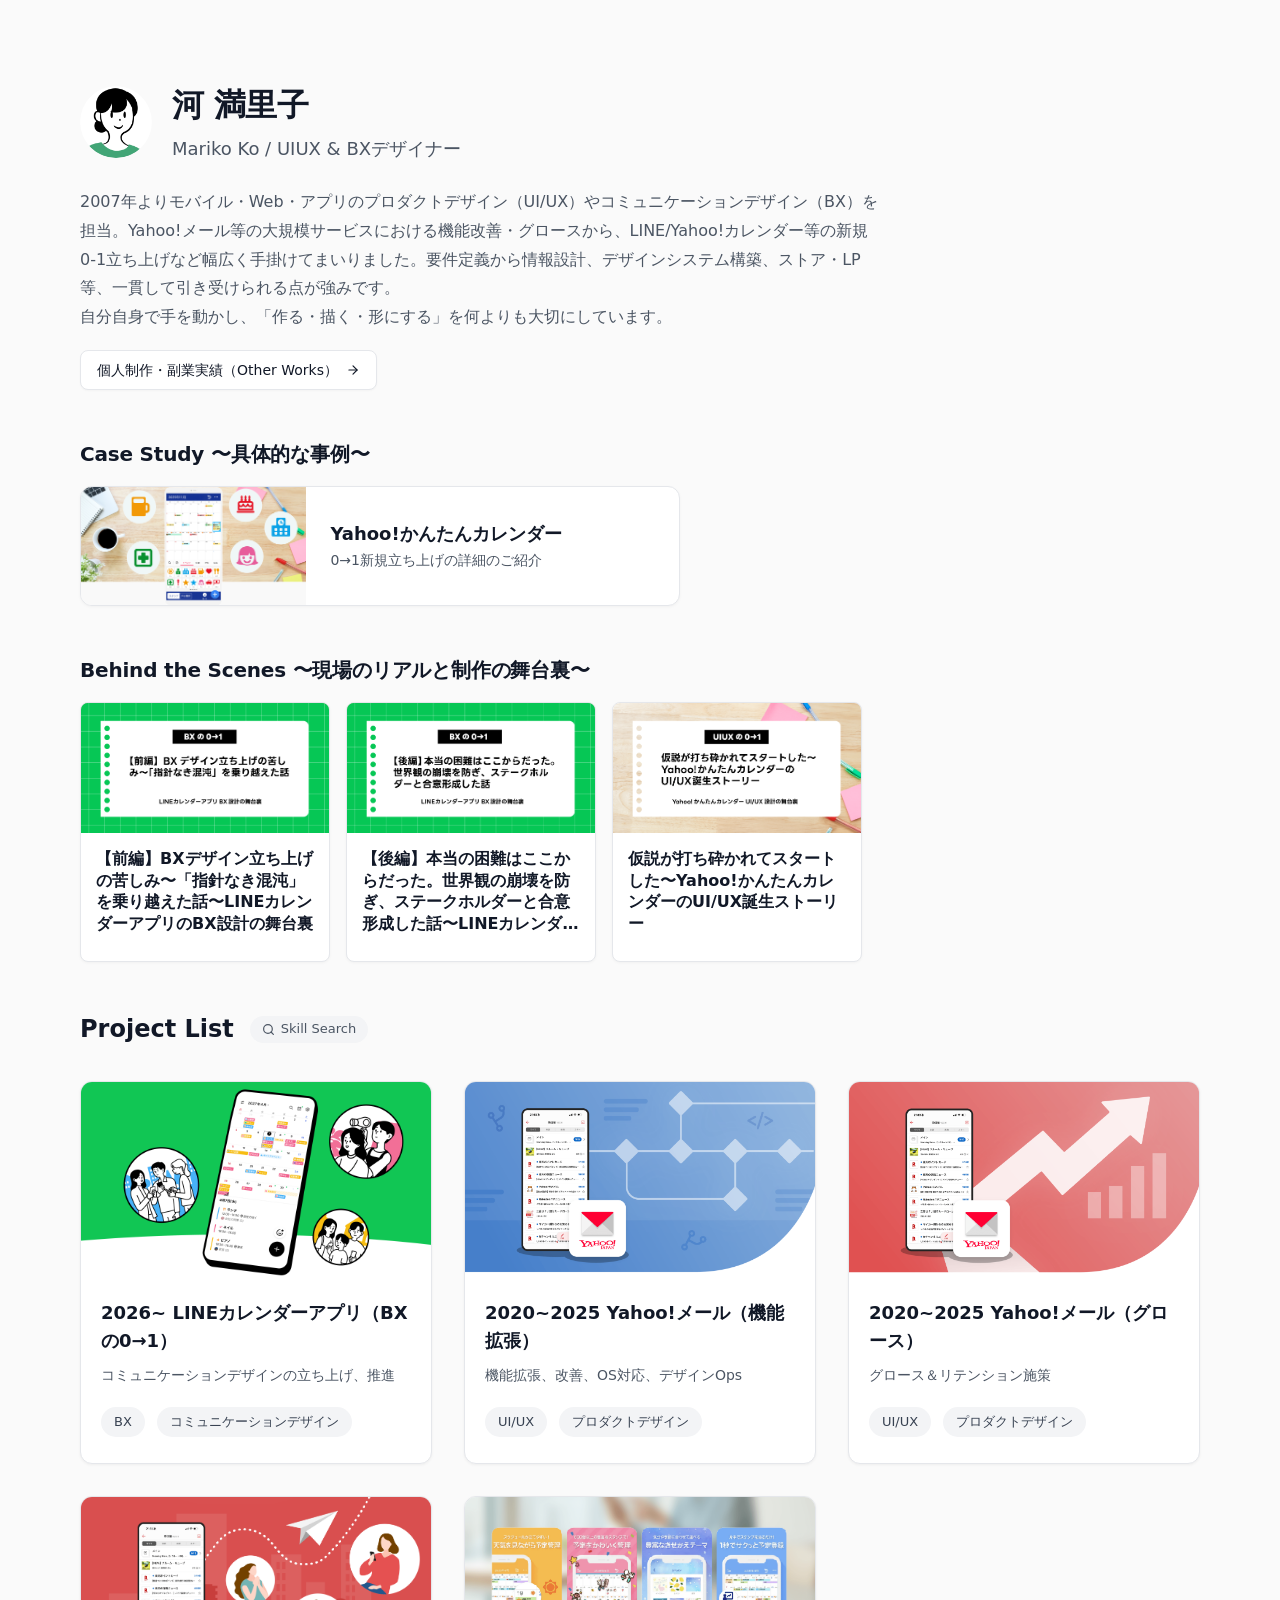
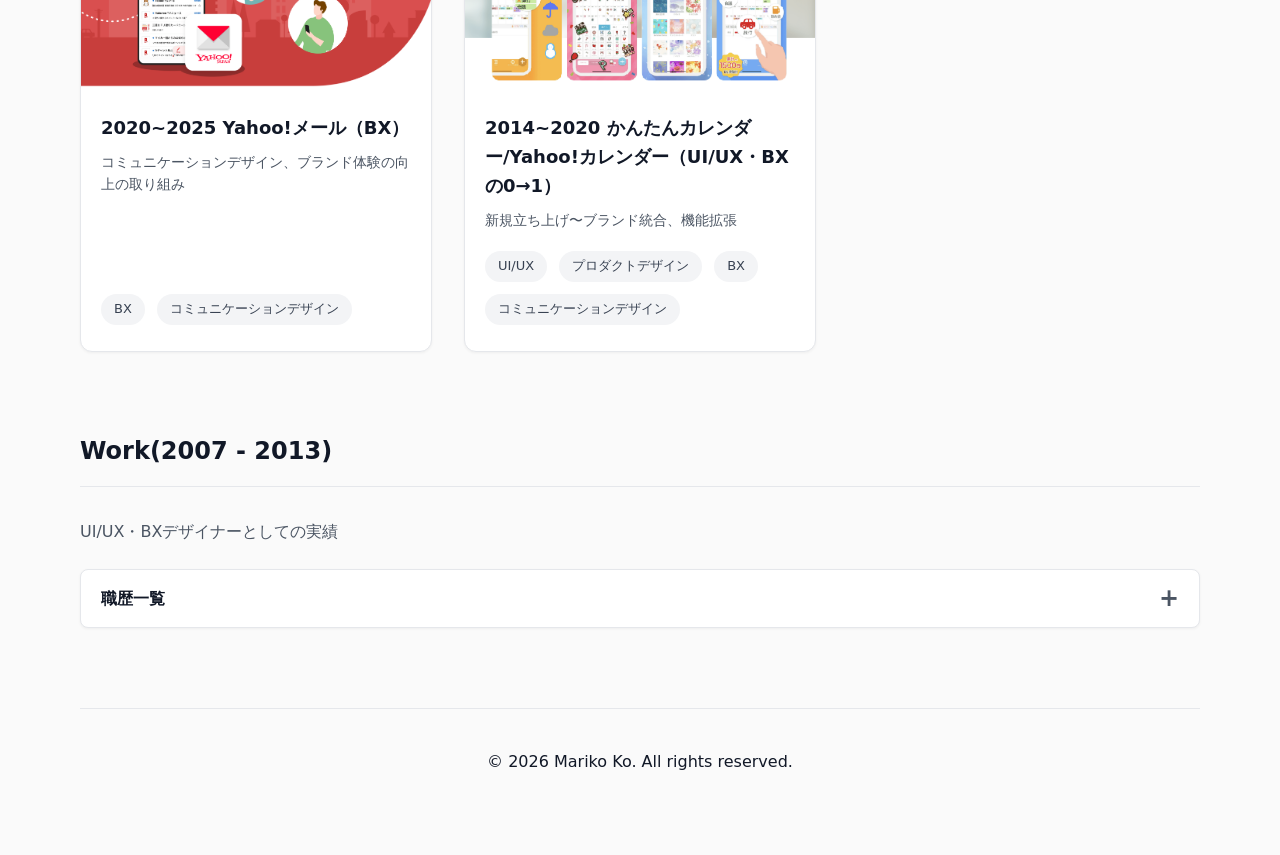
==== commit fd98ca81: "副業実績を追加や詳細ページの表示修正" ====
--- a/index.html
+++ b/index.html
@@ -24,6 +24,16 @@
       <p class="profile-text">
         2007年よりモバイル・Web・アプリのプロダクトデザイン（UI/UX）やコミュニケーションデザイン（BX）を担当。Yahoo!メール等の大規模サービスにおける機能改善・グロースから、LINE/Yahoo!カレンダー等の新規0-1立ち上げなど幅広く手掛けてまいりました。要件定義から情報設計、デザインシステム構築、ストア・LP等、一貫して引き受けられる点が強みです。<br>自分自身で手を動かし、「作る・描く・形にする」を何よりも大切にしています。
       </p>
+
+      <div class="profile-links">
+        <a href="./projects/detail/otherworks.html" class="profile-link-btn">
+          <span>個人制作・副業実績（Other Works）</span>
+          <svg class="arrow-icon" width="14" height="14" viewBox="0 0 24 24" fill="none" stroke="currentColor" stroke-width="2" stroke-linecap="round" stroke-linejoin="round" aria-hidden="true">
+            <line x1="5" y1="12" x2="19" y2="12"></line>
+            <polyline points="12 5 19 12 12 19"></polyline>
+          </svg>
+        </a>
+      </div>
     </header>
 
     <!-- Projects -->
--- a/css/style.css
+++ b/css/style.css
@@ -163,6 +163,41 @@
   flex-shrink: 0;
 }
 .profile-intro-text { display: flex; flex-direction: column; }
+.profile-links {
+  margin-top: 18px;
+  display: flex;
+  flex-wrap: wrap;
+  gap: 12px;
+}
+.profile-link-btn {
+  display: inline-flex;
+  align-items: center;
+  gap: 8px;
+  padding: 8px 16px;
+  background-color: var(--card-bg);
+  border: 1px solid var(--card-border);
+  border-radius: 8px;
+  color: var(--primary-text);
+  font-size: 0.875rem;
+  font-weight: 500;
+  text-decoration: none;
+  transition: all 0.2s ease;
+  box-shadow: 0 1px 2px rgba(0, 0, 0, 0.03);
+}
+.profile-link-btn:hover {
+  background-color: #F9FAFB;
+  border-color: #D1D5DB;
+  transform: translateY(-1px);
+  box-shadow: 0 4px 6px -1px rgba(0, 0, 0, 0.05);
+}
+.profile-link-btn .arrow-icon {
+  width: 14px;
+  height: 14px;
+  transition: transform 0.2s ease;
+}
+.profile-link-btn:hover .arrow-icon {
+  transform: translateX(3px);
+}
 
 /* ---------------- Home Featured Sections ---------------- */
 .home-feature-section {
@@ -445,6 +480,20 @@
 .case-text li { margin-bottom: 12px; }
 .case-text li strong { color: var(--primary-text); }
 
+/* Text Link within Case Study (URL / External Links) */
+.case-text a:not(.tag):not(.tag-link):not(.project-context-link) {
+  color: #3366cc;
+  text-decoration: underline;
+  text-underline-offset: 3px;
+  word-break: break-all;
+  transition: color 0.15s ease, opacity 0.15s ease;
+}
+.case-text a:not(.tag):not(.tag-link):not(.project-context-link):hover {
+  color: #254e9e;
+  text-decoration: underline;
+  opacity: 0.85;
+}
+
 /* Bento Grid */
 .bento-grid {
   display: grid;
@@ -505,6 +554,30 @@
   aspect-ratio: 1/1;
 }
 
+/* Vertical LP / Tall Mobile Thumbnails (縦横比率 9:1 / 横1:縦9) */
+.bento-grid[data-variant="lp"] .bento-img,
+.bento-grid[data-type="lp"] .bento-img,
+.bento-grid[data-layout="lp"] .bento-img,
+.bento-grid[data-ratio="1:9"] .bento-img,
+.bento-grid[data-ratio="9:1"] .bento-img,
+.bento-grid[data-count="2-lp"] .bento-img,
+.bento-grid.is-lp .bento-img,
+.bento-grid--lp .bento-img,
+.bento-grid .bento-img.is-lp {
+  aspect-ratio: var(--bento-aspect-ratio, 1 / 9);
+  object-fit: cover;
+  object-position: top;
+}
+
+/* Standard Mobile Screen (縦横比 9:16 / スマホ1画面分) */
+.bento-grid[data-variant="mobile"] .bento-img,
+.bento-grid[data-ratio="9:16"] .bento-img,
+.bento-grid.is-mobile .bento-img {
+  aspect-ratio: var(--bento-aspect-ratio, 9 / 16);
+  object-fit: cover;
+  object-position: top;
+}
+
 .gallery-caption {
   font-size: 12px;
   color: #6B7280;
@@ -539,8 +612,8 @@
   width: 100vw;
   height: 100vh;
   box-sizing: border-box;
-  padding: 64px 24px 48px;
-  background-color: rgba(17, 24, 39, 0.88);
+  padding: 64px 80px 48px;
+  background-color: rgba(17, 24, 39, 0.92);
   backdrop-filter: blur(8px);
   -webkit-backdrop-filter: blur(8px);
   z-index: 9999;
@@ -586,17 +659,18 @@
   display: flex;
   flex-direction: column;
   align-items: center;
-  margin: auto 0;
+  margin: 0 auto;
+  width: 100%;
+  max-width: min(1280px, 100%);
+}
+
+.lightbox-img {
+  width: 100%;
   max-width: 100%;
-}
-
-.lightbox-img {
-  width: auto;
-  max-width: min(860px, 90vw);
   height: auto;
   display: block;
   border-radius: 6px;
-  box-shadow: 0 8px 32px rgba(0, 0, 0, 0.35);
+  box-shadow: 0 8px 32px rgba(0, 0, 0, 0.45);
 }
 
 /* Caption */
@@ -606,7 +680,8 @@
   font-size: 0.95rem;
   line-height: 1.5;
   text-align: center;
-  max-width: min(860px, 90vw);
+  width: 100%;
+  max-width: 100%;
 }
 
 /* Controls */
@@ -671,11 +746,17 @@
   .lightbox-modal {
     padding: 56px 12px 36px;
   }
+  .lightbox-content {
+    width: 100%;
+    max-width: 100%;
+  }
   .lightbox-img {
-    max-width: 94vw;
+    width: 100%;
+    max-width: 100%;
   }
   .lightbox-caption {
-    max-width: 94vw;
+    width: 100%;
+    max-width: 100%;
     font-size: 0.85rem;
     margin-top: 12px;
   }
@@ -685,8 +766,8 @@
     font-size: 1.2rem;
     background: rgba(0, 0, 0, 0.6);
   }
-  .lightbox-prev { left: 10px; }
-  .lightbox-next { right: 10px; }
+  .lightbox-prev { left: 8px; }
+  .lightbox-next { right: 8px; }
   .lightbox-close {
     top: 12px;
     right: 12px;
